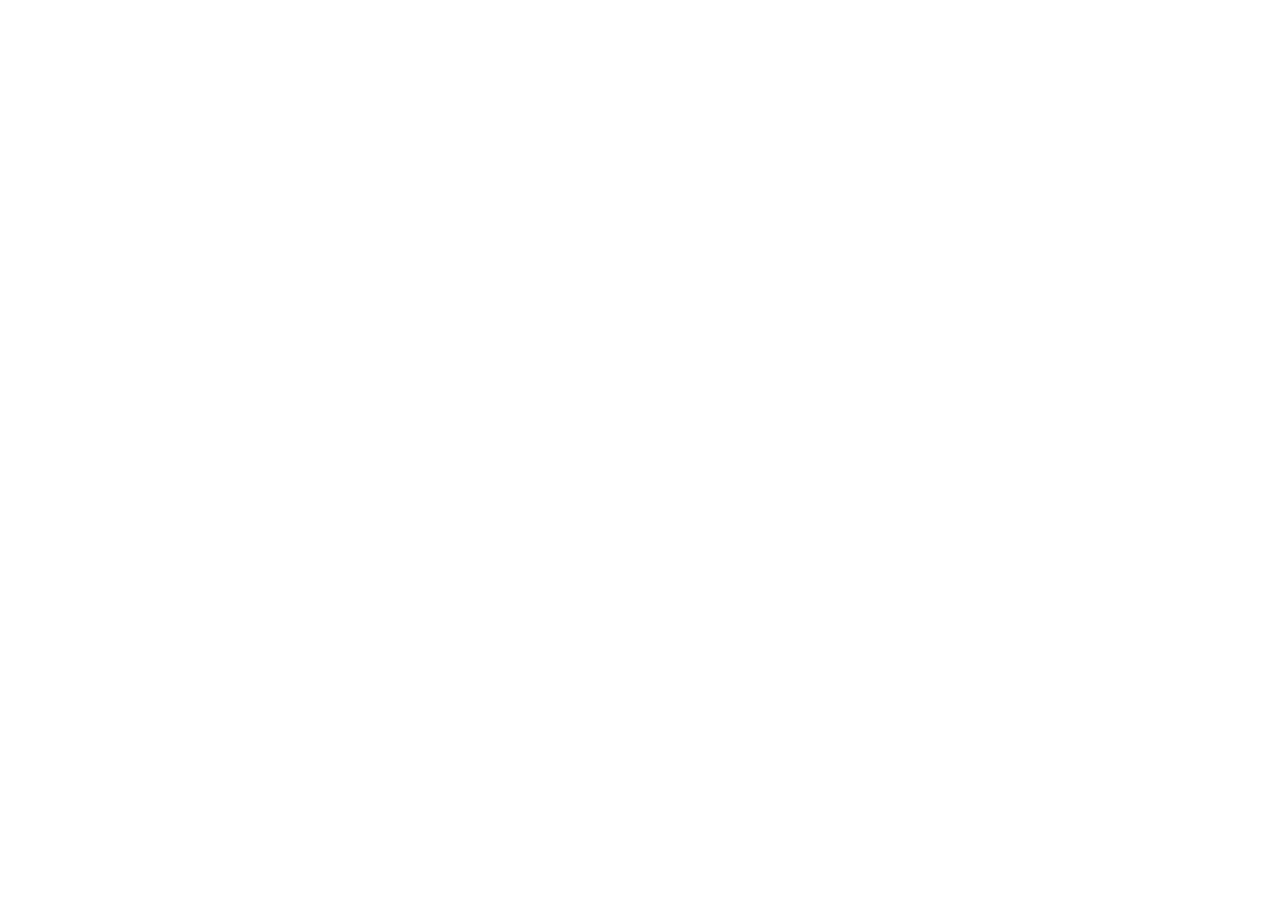
==== atv-taxi/index.html @ e1cc73d1 "feat: atv taxi- arquivos base" ====
<!doctype html>
<html lang="en">
  <head>
    <meta charset="UTF-8" />
    <meta name="viewport" content="width=device-width, initial-scale=1.0" />
    <title>atv saude</title>
    <link rel="stylesheet" href="css/reset.css" />
    <link rel="stylesheet" href="css/style.css" />
    <link rel="preconnect" href="https://fonts.googleapis.com" />
    <link rel="preconnect" href="https://fonts.gstatic.com" crossorigin />
    <link
      href="https://fonts.googleapis.com/css2?family=Libre+Franklin:ital,wght@0,100..900;1,100..900&display=swap" rel="stylesheet"/>
  </head>
  <body>
    
  </body>
</html>
---- atv-taxi/css/style.css ----
html {
  font-size: clamp(1rem, calc(0.5rem + 2vw), 1.625rem);
}

.libre-franklin {
  font-family: "Libre Franklin", sans-serif;
  font-optical-sizing: auto;
  font-weight: 400;
  font-style: normal;
}
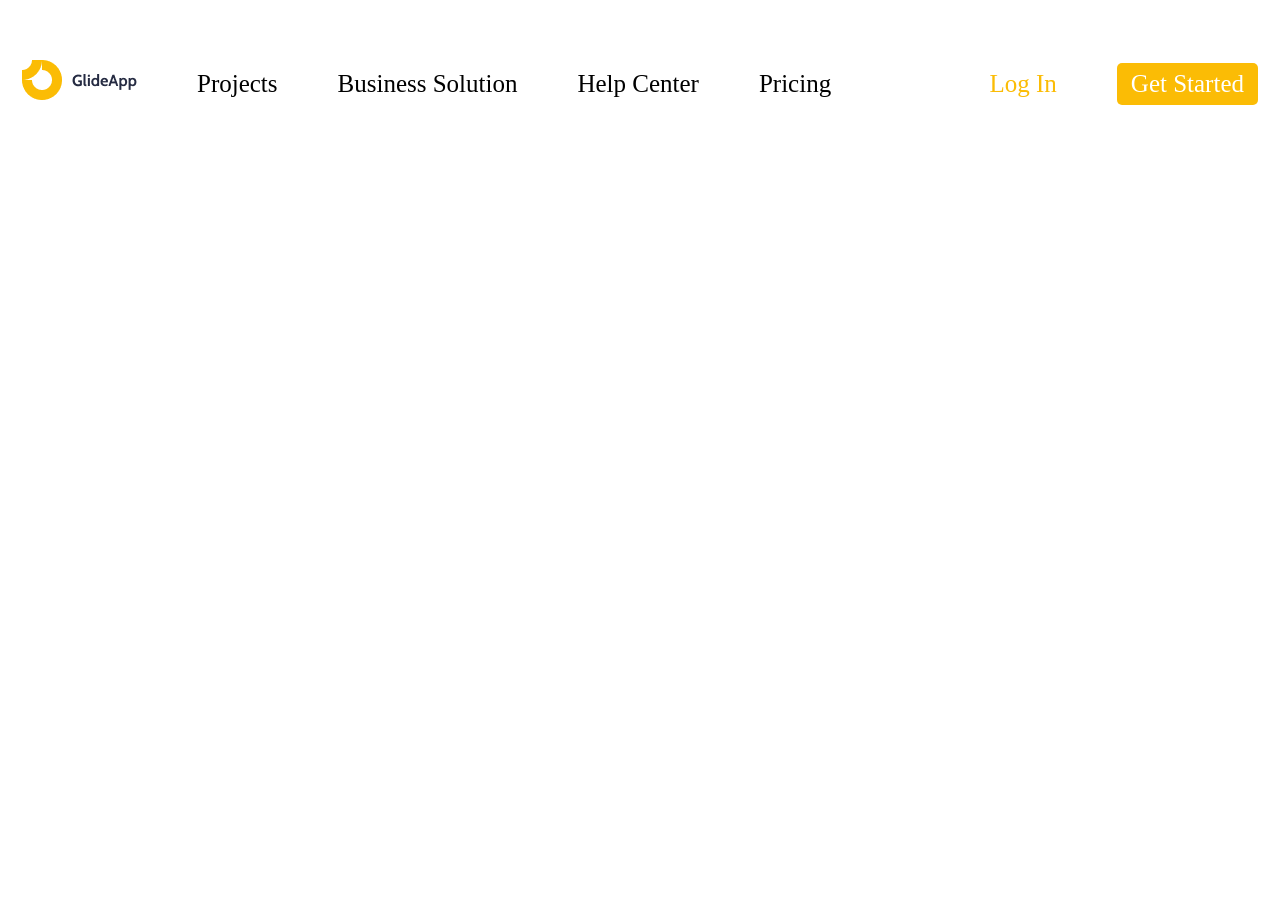
==== commit 43dd0a2d: "feat: atv taxi - header responsivo" ====
--- a/atv-taxi/index.html
+++ b/atv-taxi/index.html
@@ -12,6 +12,42 @@
       href="https://fonts.googleapis.com/css2?family=Libre+Franklin:ital,wght@0,100..900;1,100..900&display=swap" rel="stylesheet"/>
   </head>
   <body>
-    
+    <header>
+      <nav>
+        <ul>
+          <li>
+            <a href="index.html"><img src="images/logo-glide-app.png" alt="logo site"></a>
+          </li>
+          <li>
+            <a href="#">Projects</a>
+          </li>
+          <li>
+            <a href="#">Business Solution</a>
+          </li>
+          <li>
+            <a href="#">Help Center</a>
+          </li>
+          <li>
+            <a href="#">Pricing</a>
+          </li>
+        </ul>
+        <ul>
+          <li>
+            <a href="#" class="login" >Log In</a>
+          </li>
+          <li>
+            <a href="#" class="btn" >Get Started</a>
+          </li>
+        </ul>
+      </nav>
+    </header>
+    <main>
+      <section class="">
+
+      </section>
+    </main>
+    <footer>
+
+    </footer>
   </body>
 </html>
--- a/atv-taxi/css/style.css
+++ b/atv-taxi/css/style.css
@@ -1,5 +1,5 @@
 html {
-  font-size: clamp(1rem, calc(0.5rem + 2vw), 1.625rem);
+  font-size: clamp(1rem, calc(0.7rem + 2vw), 1.625rem);
 }
 
 .libre-franklin {
@@ -7,4 +7,49 @@
   font-optical-sizing: auto;
   font-weight: 400;
   font-style: normal;
-}+}
+
+header nav{
+  text-align: center;
+  padding: 3vw 0 0 0;
+}
+
+header nav ul li{
+  margin: 20px;
+}
+
+header nav ul li a{
+  font-size: 25px;
+}
+
+header nav ul li .login{
+  color: #FBBC05;
+}
+
+header nav ul li a.btn {
+  background-color: #FBBC05;
+  color: white;
+  padding: 7px 14px 7px 14px;
+  border-radius: 5px;
+  display: inline-block;
+}
+
+
+
+@media only screen and (min-width: 768px) {
+
+  header nav{
+    display: flex;
+    justify-content: space-between;
+  }
+
+  header nav ul{
+    display: flex;
+    align-items: center;
+    gap: 20px;
+  }
+
+  header{
+    padding: 2px;
+  }
+} 
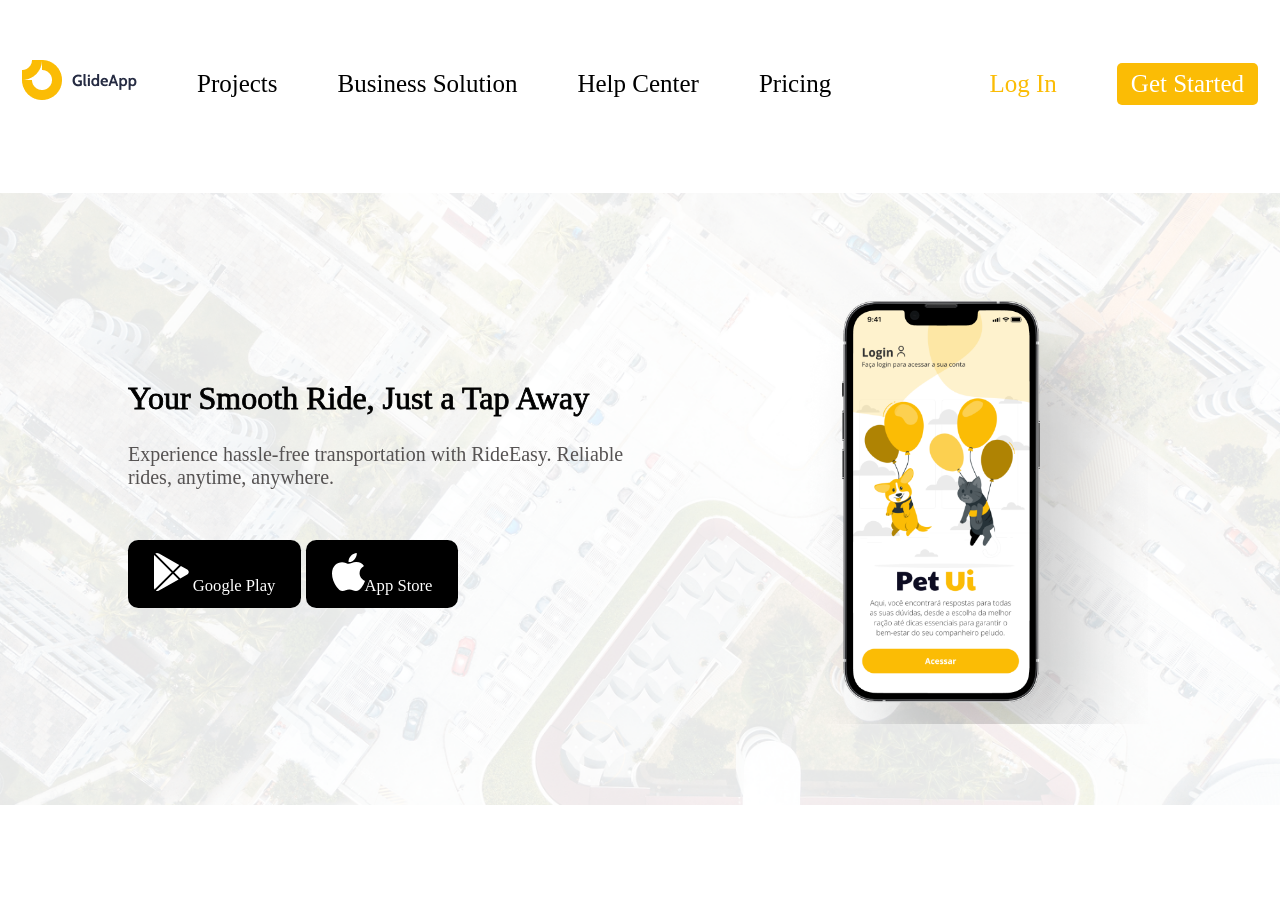
==== commit b594cb50: "atv taxi - banner responsivo" ====
--- a/atv-taxi/index.html
+++ b/atv-taxi/index.html
@@ -42,8 +42,22 @@
       </nav>
     </header>
     <main>
-      <section class="">
-
+      <section class="banner">
+        <div class="text">
+          <h2>
+            Your Smooth Ride, Just a Tap Away
+          </h2>
+          <p>
+            Experience hassle-free transportation with RideEasy. Reliable rides, anytime, anywhere.
+          </p>
+          <p>
+            <a href="#"><img src="images/icon-button-google.svg" alt="imagem icone botao google"> <span>Google Play</span></a>
+            <a href="#"><img src="images/icon-apple-ios.svg" alt="imagem icone botao apple ios"><span>App Store</span></a>
+          </p>
+        </div>
+        <div class="img">
+          <img src="images/iphone-pet-ui.png" alt="icone iphone">
+        </div>
       </section>
     </main>
     <footer>
--- a/atv-taxi/css/style.css
+++ b/atv-taxi/css/style.css
@@ -8,6 +8,8 @@
   font-weight: 400;
   font-style: normal;
 }
+
+   /* === header === */
 
 header nav{
   text-align: center;
@@ -34,6 +36,37 @@
   display: inline-block;
 }
 
+   /* === banner === */
+
+   section.banner{
+    background: url(../images/background-banner.png)no-repeat;
+    background-size: 100% auto;
+    padding: 7vw 5vw 7vw 5vw;
+    margin: 5vw 0 5vw 0;
+   }
+
+   section.banner div.img{
+    display: none;
+   }
+
+   section.banner div.text h2{
+    font-size: 1.5rem;
+    -webkit-text-stroke: 0.8px;
+   }
+
+   section.banner div.text p{
+    padding: 2vw 0 2vw 0;
+    font-size: 20px;
+    color: rgb(85, 82, 82);
+   }
+   section.banner div.text p a{
+    color: white;
+    background-color: rgb(0, 0, 0);
+    padding: 0px 10px 0px 10px;
+    border-radius: 1vw;
+    display: inline-block;
+   }
+
 
 
 @media only screen and (min-width: 768px) {
@@ -52,4 +85,33 @@
   header{
     padding: 2px;
   }
+
+  section.banner{
+    display: flex;
+    align-items: center;
+  }
+
+  section.banner div.text{
+    padding-left: 5vw;
+  }
+
+  section.banner div.text h2{
+    font-size: 2.5vw;
+  }
+
+  section.banner div.img{
+    display: block;
+    padding-left: 10vw;
+  }
+
+  section.banner div.img img{
+    width: 84%;
+  }
+
+  section.banner div.text p a{
+    border-radius: 0.8vw;
+    font-size: 1.3vw;
+    padding: 1vw 2vw 1vw 2vw;
+  }
+
 } 
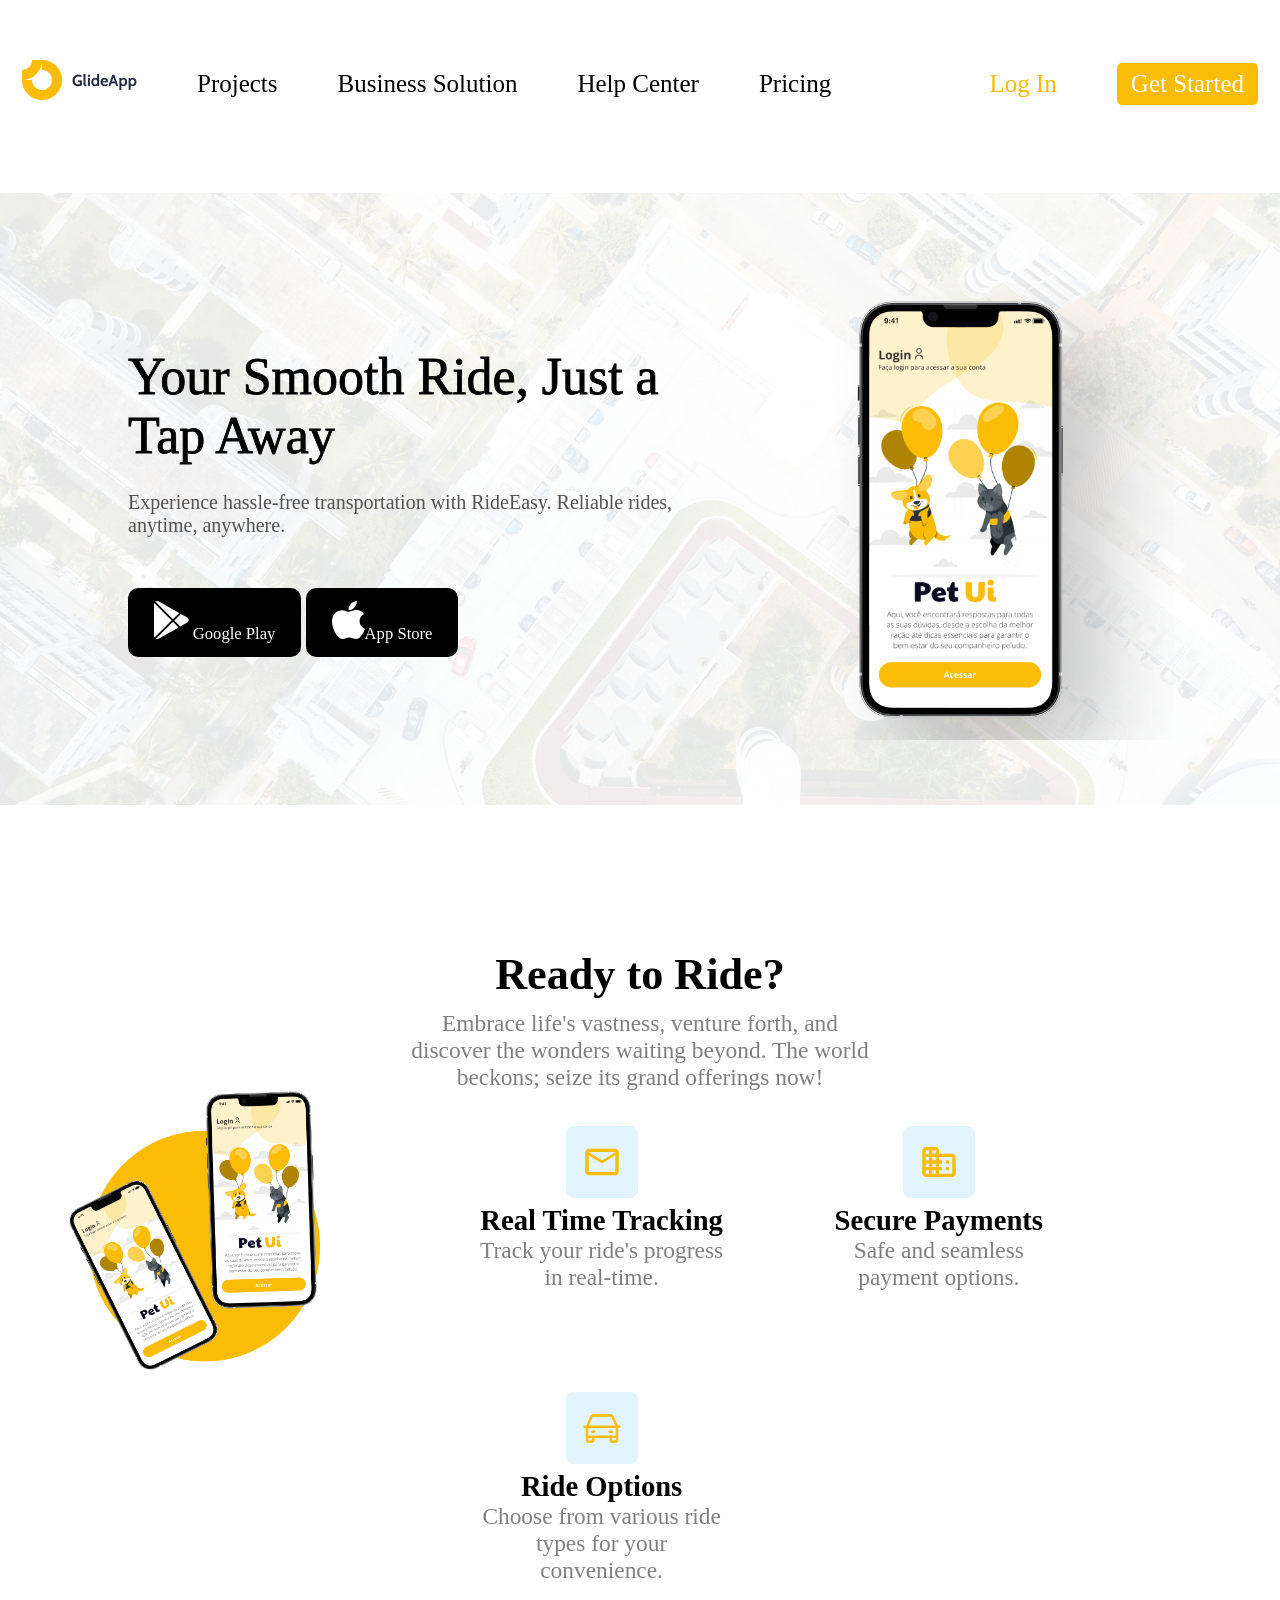
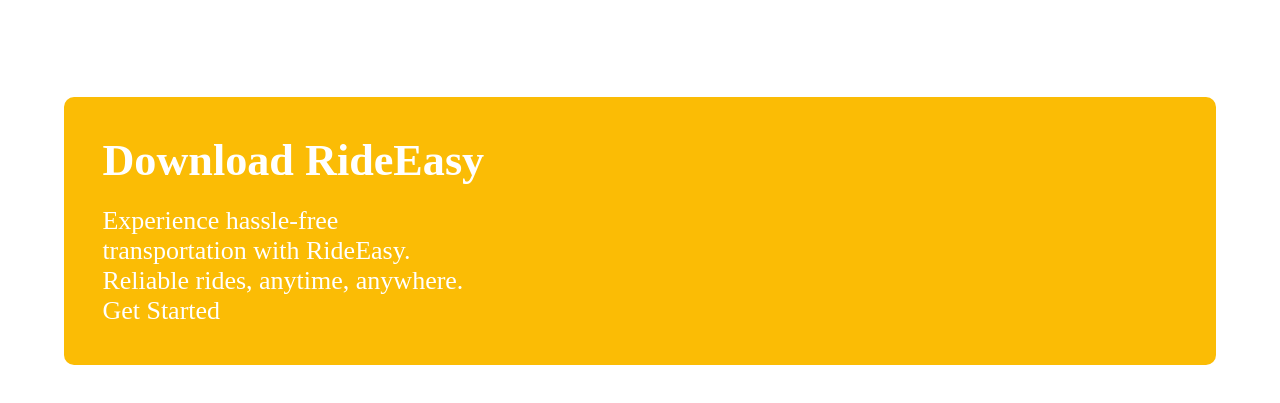
==== commit adf72140: "ate download" ====
--- a/atv-taxi/index.html
+++ b/atv-taxi/index.html
@@ -59,6 +59,62 @@
           <img src="images/iphone-pet-ui.png" alt="icone iphone">
         </div>
       </section>
+      <section class="ready">
+        <h2>
+          Ready to Ride?
+        </h2>
+        <p>
+          Embrace life's vastness, venture forth, and discover the wonders waiting beyond. The world beckons; seize its grand offerings now!
+        </p>
+        <div>
+          <div class="img">
+            <img src="images/smartphones-pet-uis.png" alt="telas do aplicativo">
+          </div>
+          <div class="lista">
+            <ul>
+              <li>
+                <img src="images/icon-back-blue-letter.svg" alt="icone carta">
+                <h3>
+                  Real Time Tracking
+                </h3>
+                <p>
+                  Track your ride's progress in real-time.
+                </p>
+              </li>
+              <li>
+                <img src="images/icon-back-blue-building.svg" alt="icone predio">
+                <h3>
+                  Secure Payments
+                </h3>
+                <p>
+                  Safe and seamless payment options.
+                </p>
+              </li>
+              <li>
+                <img src="images/icon-back-blue-car.svg" alt="icone carro">
+                <h3>
+                  Ride Options
+                </h3>
+                <p>
+                  Choose from various ride types for your convenience.
+                </p>
+              </li>
+            </ul>
+          </div>
+        </div>
+      </section>
+      <section class="download">
+        <h2>
+          Download RideEasy
+        </h2>
+        <p>
+          Experience hassle-free transportation with RideEasy. Reliable rides, anytime, anywhere.
+        </p>
+        <p>
+          <a href="#">Get Started</a>
+        </p>
+
+      </section>
     </main>
     <footer>
 
--- a/atv-taxi/css/style.css
+++ b/atv-taxi/css/style.css
@@ -59,6 +59,7 @@
     font-size: 20px;
     color: rgb(85, 82, 82);
    }
+
    section.banner div.text p a{
     color: white;
     background-color: rgb(0, 0, 0);
@@ -67,9 +68,63 @@
     display: inline-block;
    }
 
+   /* === section ready === */
+
+   section.ready div.img img{
+    display: none;
+   } 
+   
+   section.ready {
+    text-align: center;
+    padding: 3vw 5vw 3vw 5vw;
+   }
+
+   section.ready h2{
+    font-weight: 600;
+    font-size: 1.7rem;
+    padding: 10px 0 10px 0;
+   }
+
+   section.ready p{
+    color: grey;
+    font-size: 0.9rem;
+   }
+   
+   section.ready div.lista ul li{
+    padding: 2vw;
+    margin: 10px 0 10px 0;
+   }
+
+   section.ready div.lista ul li h3{
+    font-size: 1.1rem;
+    font-weight: 600;
+   }
+
+   /* === section download === */
+
+   section.download{
+    background-color: #FBBC05;
+    border-radius: 10px;
+    margin: 3vw 5vw 3vw 5vw;
+    color: white;
+    padding: 10px;
+   }
+
+   section.download h2{
+    font-size:1.7rem;
+    font-weight: 700;
+    padding: 0 0 20px 0;
+   }
+
+
+
+
+
 
 
 @media only screen and (min-width: 768px) {
+
+  /* === header === */
 
   header nav{
     display: flex;
@@ -86,6 +141,8 @@
     padding: 2px;
   }
 
+  /* === section banner === */
+
   section.banner{
     display: flex;
     align-items: center;
@@ -96,7 +153,7 @@
   }
 
   section.banner div.text h2{
-    font-size: 2.5vw;
+    font-size: 2rem;
   }
 
   section.banner div.img{
@@ -105,7 +162,7 @@
   }
 
   section.banner div.img img{
-    width: 84%;
+    width: 90%;
   }
 
   section.banner div.text p a{
@@ -114,4 +171,40 @@
     padding: 1vw 2vw 1vw 2vw;
   }
 
+  /* === section ready === */
+
+  section.ready div.img img{
+    display: block;
+  }
+
+  section.ready > p{
+    padding: 0 30% 0 30%;
+  }
+
+  section.ready div.lista ul{
+    display: flex;
+    flex-wrap: wrap;
+    gap: 30px;
+    width: 60vw;
+  }
+
+  section.ready div.lista ul li{
+    width: 40%;
+  }
+
+  section.ready > div{
+    gap: 10vw;    
+    display:flex;
+    justify-content: center;                                                                                                                                                                                                
+  }
+
+  /* === section download === */
+
+  section.download{
+    padding: 3vw;
+  }
+
+  section.download p{
+    width: 35%;
+  }
 } 
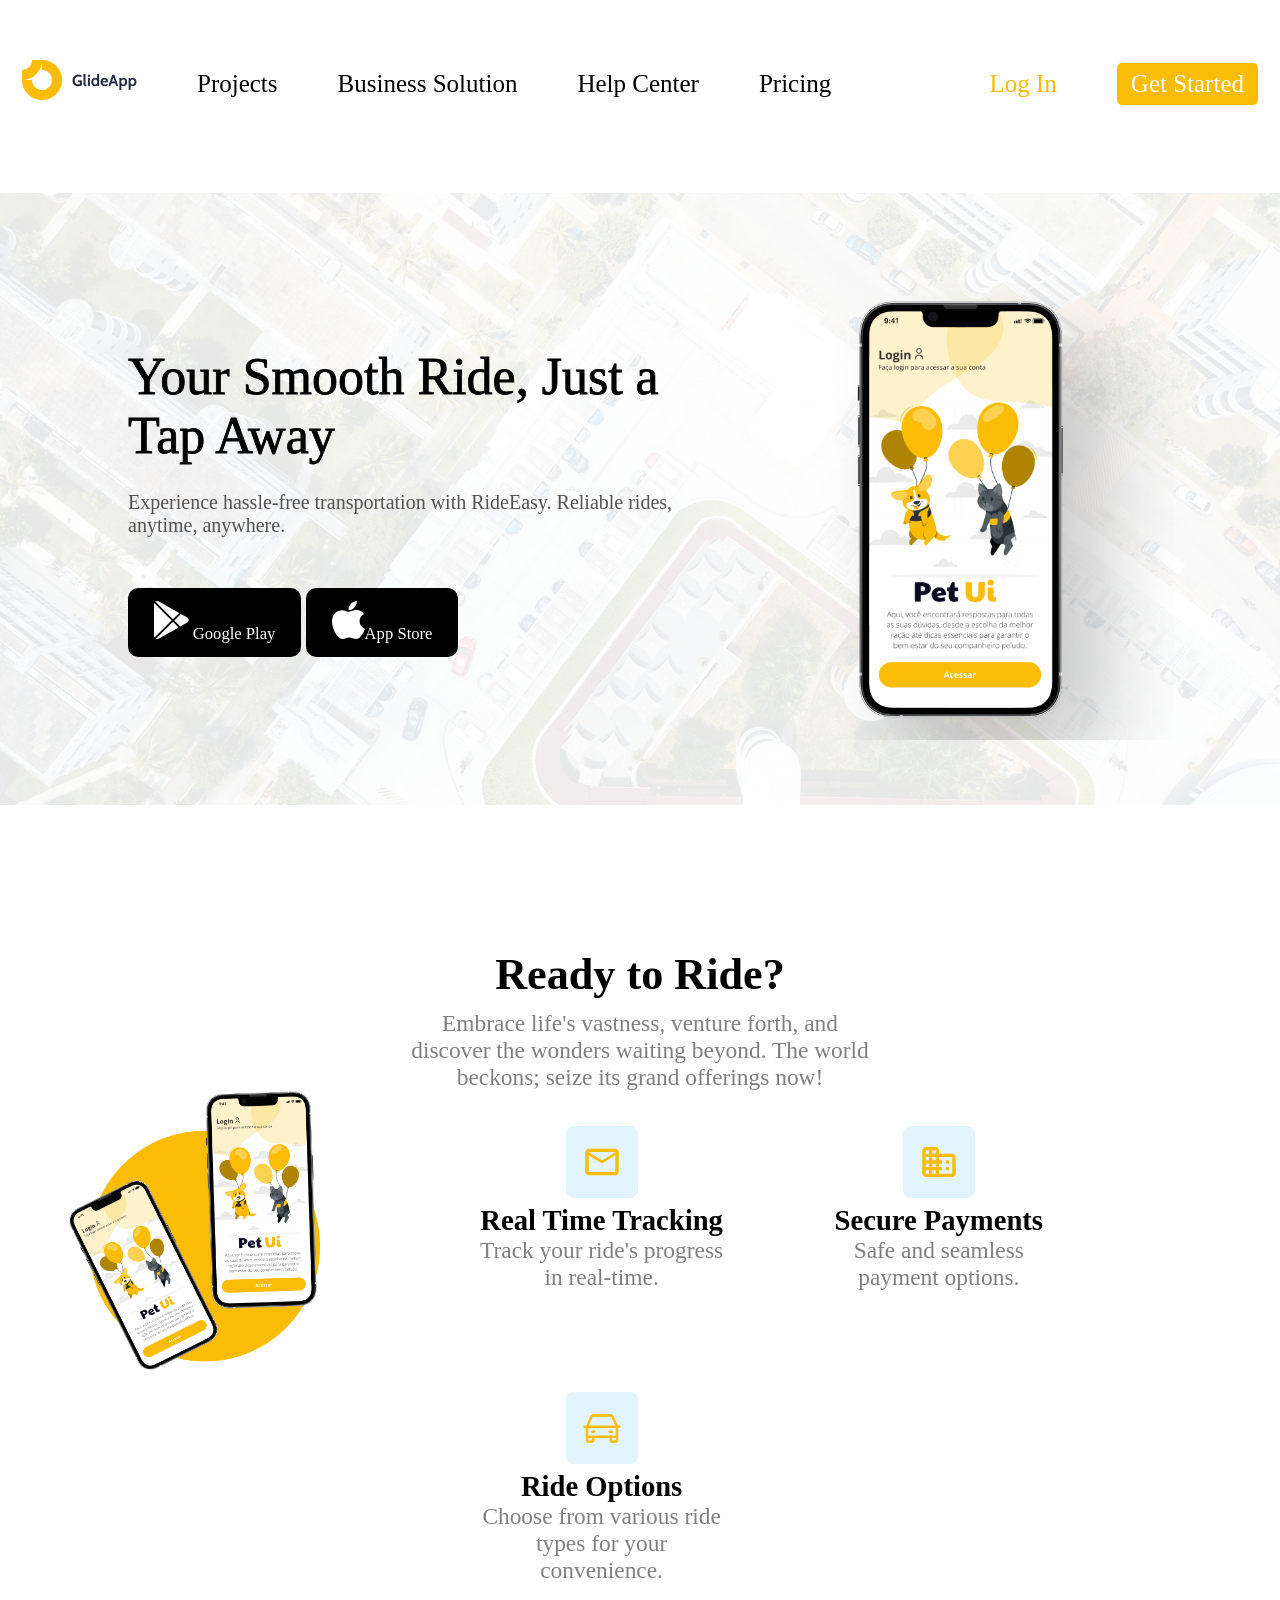
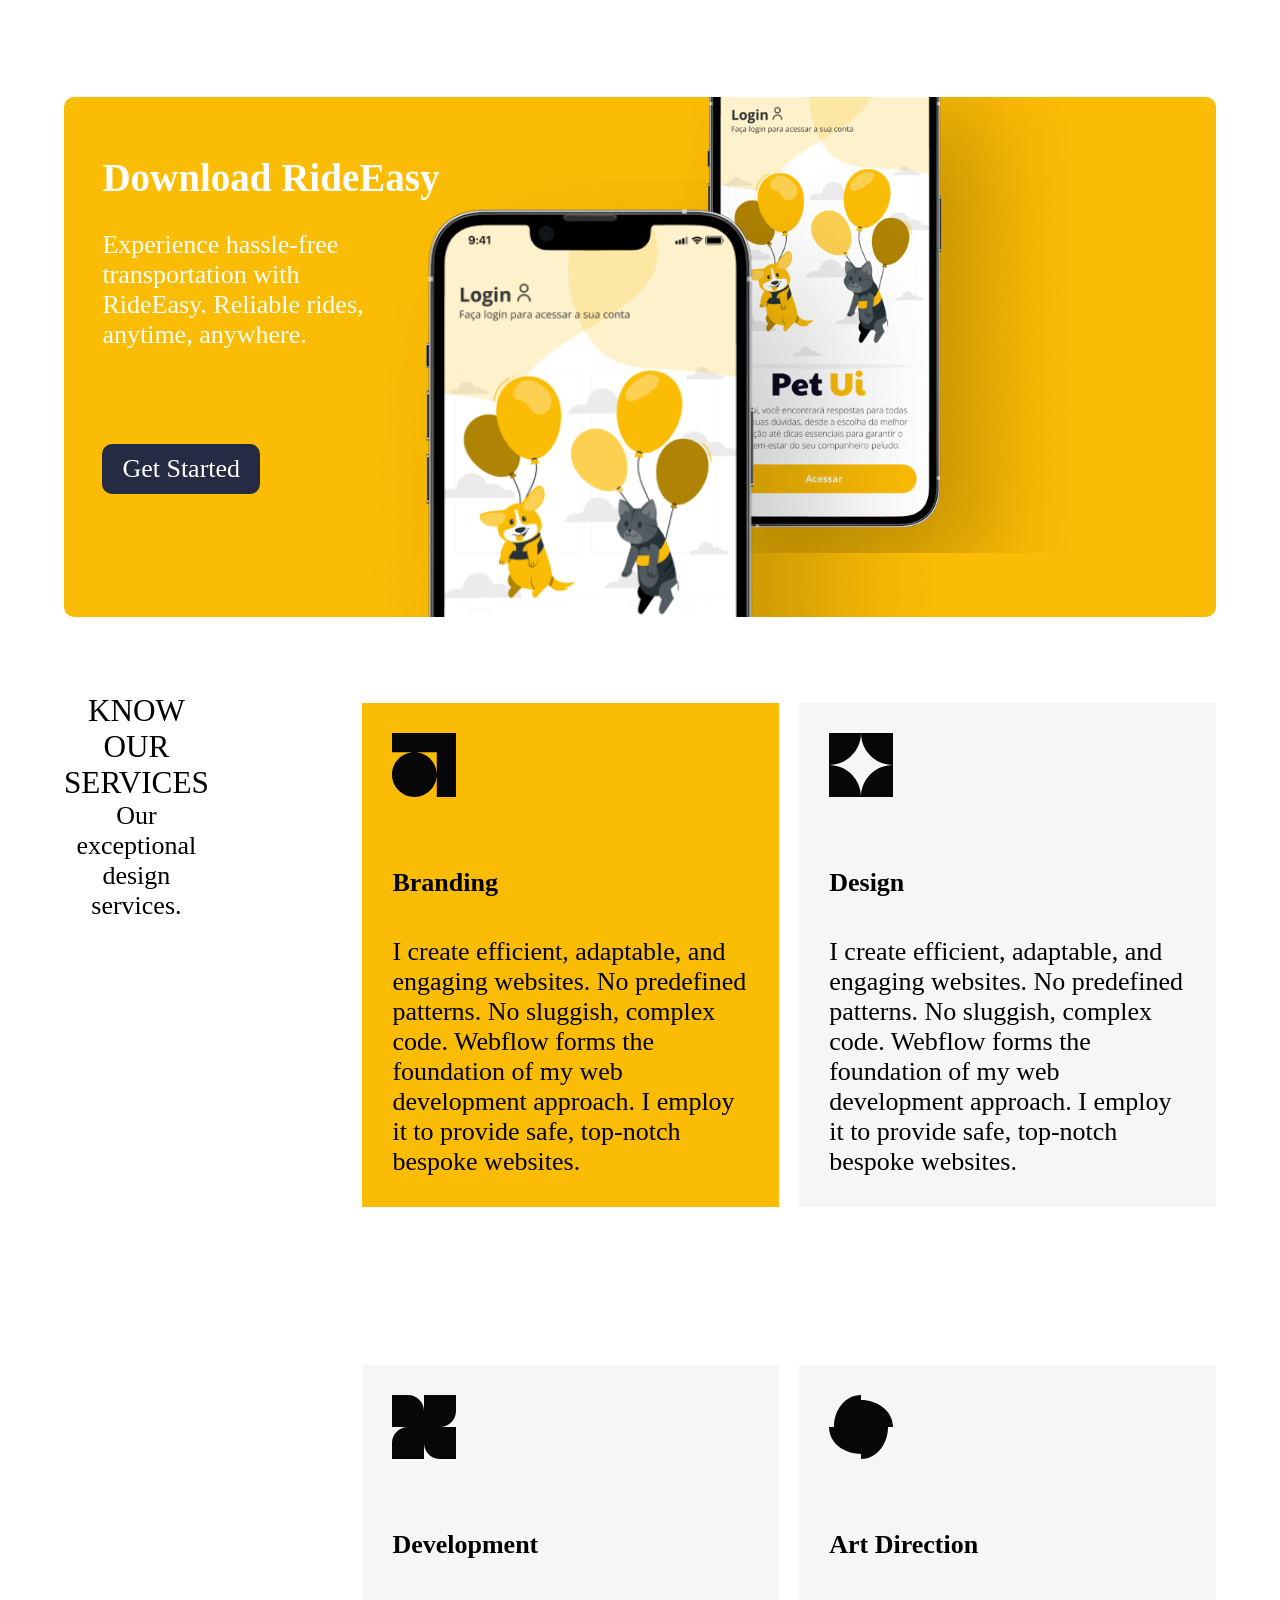
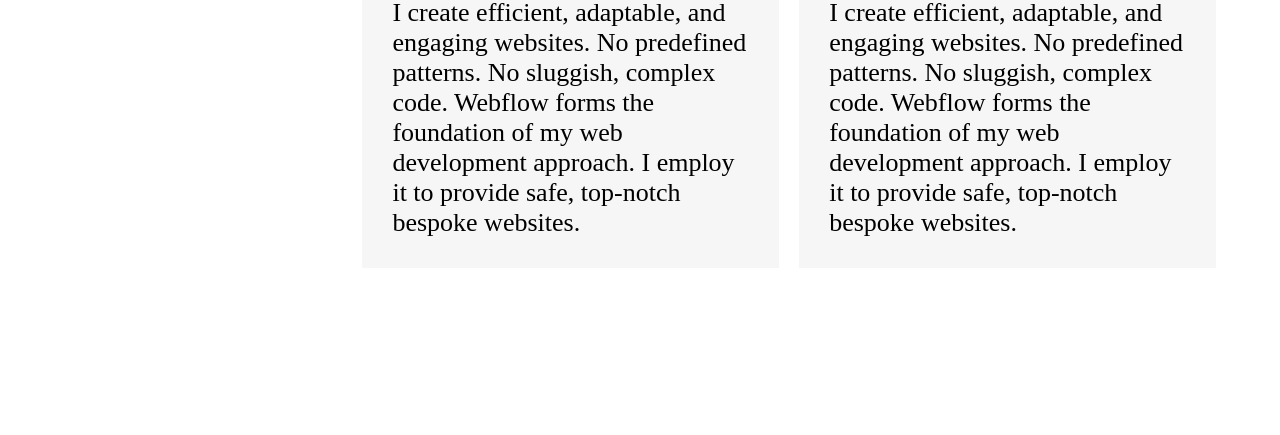
==== commit 96d7e15c: "section services" ====
--- a/atv-taxi/index.html
+++ b/atv-taxi/index.html
@@ -113,7 +113,56 @@
         <p>
           <a href="#">Get Started</a>
         </p>
-
+      </section>
+      <section class="services">
+        <div class="text">
+          <h2>
+            KNOW OUR SERVICES
+          </h2>
+          <p>
+            Our exceptional design services.
+          </p>
+        </div>
+        <div class="list">
+          <ul>
+            <li class="destaque">
+              <img src="images/icon-brading.svg" alt="icone branding">
+              <h3>
+                Branding
+              </h3>
+              <p>
+                I create efficient, adaptable, and engaging websites. No predefined patterns. No sluggish, complex code. Webflow forms the foundation of my web development approach. I employ it to provide safe, top-notch bespoke websites.
+              </p>
+            </li>
+            <li>
+              <img src="images/icon-design.svg" alt="icone design">
+              <h3>
+                Design
+              </h3>
+              <p>
+                I create efficient, adaptable, and engaging websites. No predefined patterns. No sluggish, complex code. Webflow forms the foundation of my web development approach. I employ it to provide safe, top-notch bespoke websites.
+              </p>
+            </li>
+            <li>
+              <img src="images/icon-development.svg" alt="icone development">
+              <h3>
+                Development
+              </h3>
+              <p>
+                I create efficient, adaptable, and engaging websites. No predefined patterns. No sluggish, complex code. Webflow forms the foundation of my web development approach. I employ it to provide safe, top-notch bespoke websites.
+              </p>
+            </li>
+            <li>
+              <img src="images/icon-art.svg" alt="icone art directon">
+              <h3>
+                Art Direction
+              </h3>
+              <p>
+                I create efficient, adaptable, and engaging websites. No predefined patterns. No sluggish, complex code. Webflow forms the foundation of my web development approach. I employ it to provide safe, top-notch bespoke websites.
+              </p>
+            </li>
+          </ul>
+        </div>
       </section>
     </main>
     <footer>
--- a/atv-taxi/css/style.css
+++ b/atv-taxi/css/style.css
@@ -1,5 +1,6 @@
 html {
   font-size: clamp(1rem, calc(0.7rem + 2vw), 1.625rem);
+
 }
 
 .libre-franklin {
@@ -103,6 +104,7 @@
    /* === section download === */
 
    section.download{
+    text-align: center;
     background-color: #FBBC05;
     border-radius: 10px;
     margin: 3vw 5vw 3vw 5vw;
@@ -111,11 +113,51 @@
    }
 
    section.download h2{
-    font-size:1.7rem;
-    font-weight: 700;
-    padding: 0 0 20px 0;
-   }
-
+    font-size: 1.5rem;
+    font-weight: 600;
+    padding: 20px 0 20px 0;
+   }
+
+   section.download p a{
+    background-color: #252b42;
+    padding: 10px 20px 10px 20px;
+    border-radius:10px;
+    display: inline-block;
+    margin: 10px 0px 10px 0px;
+   }
+
+   section.download p{
+    padding: 10px 0px 10px 0px;
+   }
+
+   section.services{
+    padding: 3vw 5vw 3vw 5vw;
+   }
+
+   section.services h2{
+    text-align: center;
+    font-size: 1.2rem;
+   }
+
+   section.services div.text{
+    text-align: center;
+    margin: 0px 0px 40px 0px;
+   }
+
+   section.services ul li{
+    background-color: #f6f6f6;
+    padding: 30px;
+    margin: 10px 0vw 10vw 0;
+   }
+
+   section.services div.list ul li h3{
+    padding: 5vw 0vw 3vw 0vw;
+    font-weight: 600;
+   }
+
+   section.services div.list ul li.destaque{
+    background-color: #FBBC05;
+   }
 
 
 
@@ -125,7 +167,6 @@
 @media only screen and (min-width: 768px) {
 
   /* === header === */
-
   header nav{
     display: flex;
     justify-content: space-between;
@@ -201,10 +242,31 @@
   /* === section download === */
 
   section.download{
+    text-align: left;
     padding: 3vw;
+    background: url(../images/iphone-pet-ui.png) no-repeat, url(../images/iphone-pet-ui.png) no-repeat, #FBBC05;
+    background-size: auto 140%, auto 100%;
+    background-position: center -40%, left 80% top -5vw;
   }
 
   section.download p{
-    width: 35%;
-  }
-} +    width: 25%;
+    margin: 0vw 0vw 5vw 0vw;
+  }
+
+  section.services{
+    display: flex;
+    gap: 12vw;
+  }
+
+  section.services div.text{
+    width: 30%;
+  }
+
+  section.services ul{
+    display: grid;
+    grid-template-columns: 1fr 1fr;
+    gap: 20px;
+  }
+  
+}
